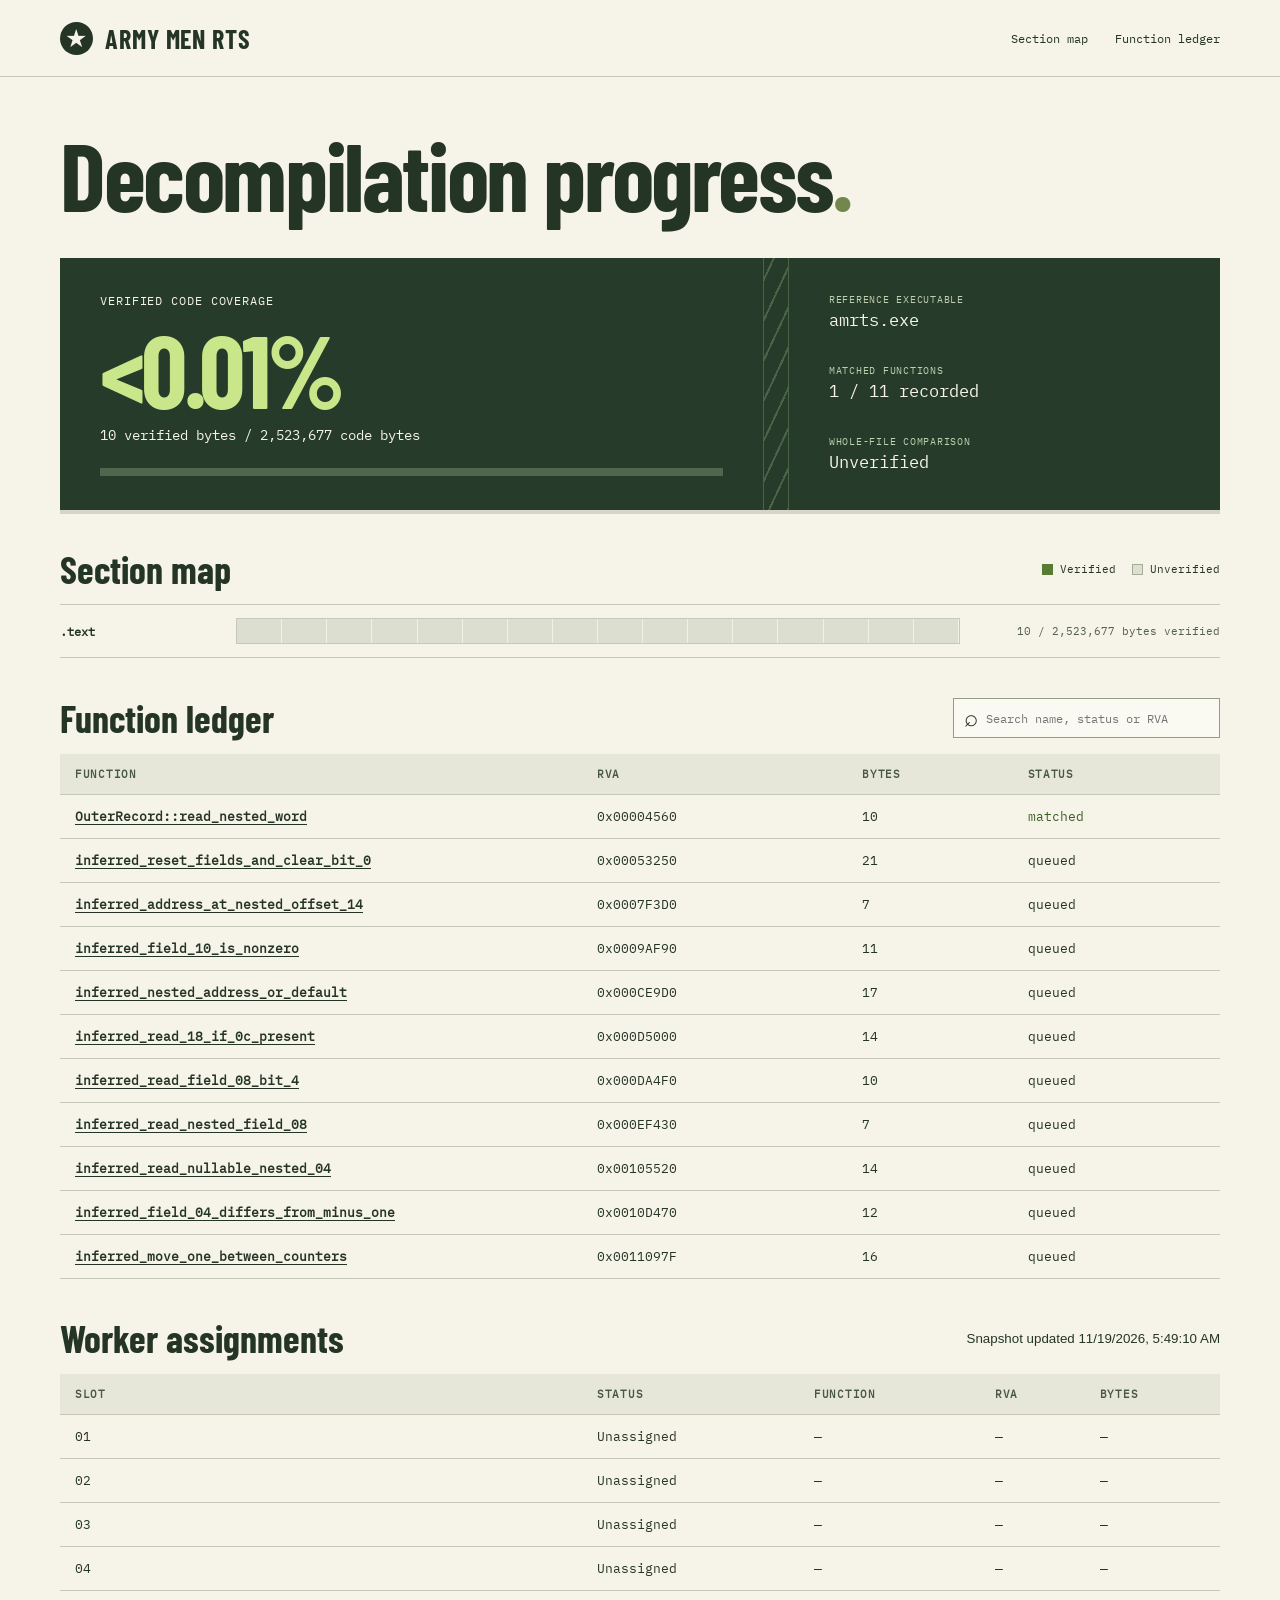
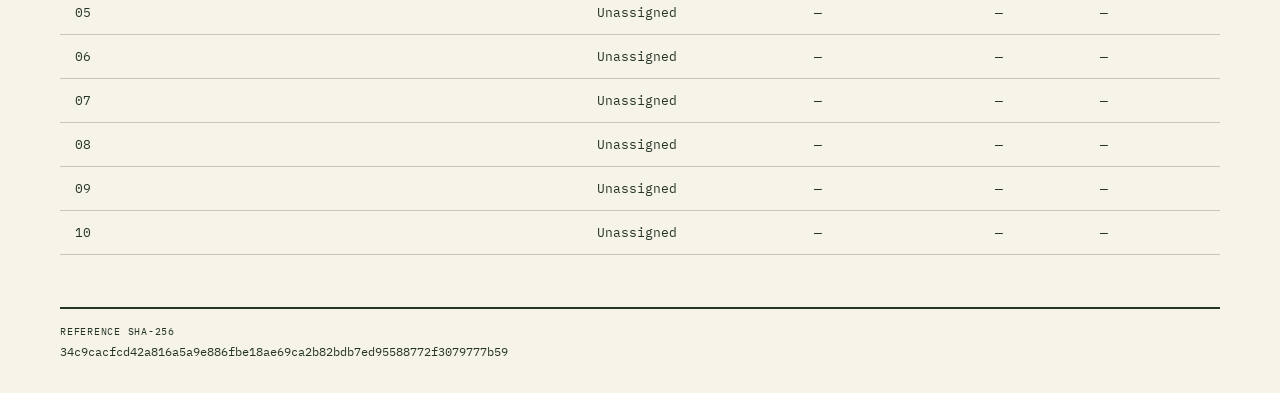
==== index.html @ f28567a1 "Publish dashboard snapshot" ====
<!doctype html>
<html lang="en">
<head>
  <meta charset="utf-8">
  <meta name="viewport" content="width=device-width, initial-scale=1">
  <meta name="theme-color" content="#243526">
  <title>Army Men RTS · Decompilation progress</title>
  <link rel="stylesheet" href="field.css">
  <script src="field.js" defer></script>
</head>
<body>
  <a class="skip" href="#content">Skip to progress</a>
  <header><div class="wrap mast">
    <a class="brand" href="#content"><span class="insignia" aria-hidden="true">★</span> Army Men RTS</a>
    <nav aria-label="Main navigation"><a href="#map">Section map</a><a href="#ledger">Function ledger</a></nav>
  </div></header>
  <main class="wrap" id="content">
    <h1>Decompilation<br class="phone"> progress<span>.</span></h1>
    <p class="error" id="error" hidden role="alert"></p>
    <section class="cover" aria-labelledby="coverage-title">
      <div class="coverage">
        <h2 id="coverage-title">Verified code coverage</h2>
        <div class="pct" id="percent">—</div>
        <p id="bytes">Loading verification snapshot…</p>
        <div class="rail" aria-hidden="true"><i id="fill"></i></div>
      </div>
      <div class="binding" aria-hidden="true"></div>
      <dl class="facts"><div><dt>Reference executable</dt><dd id="target">—</dd></div><div><dt>Matched functions</dt><dd id="count">—</dd></div><div><dt>Whole-file comparison</dt><dd id="equality">—</dd></div></dl>
    </section>
    <section id="map"><div class="heading"><h2>Section map</h2><span class="legend"><i></i>Verified <i></i>Unverified</span></div><div id="sections"></div></section>
    <section id="ledger"><div class="heading"><h2>Function ledger</h2><label class="search"><span aria-hidden="true">⌕</span><input type="search" id="query" aria-label="Search functions by name, status or RVA" placeholder="Search name, status or RVA"></label></div>
      <div class="table-scroll"><table><thead><tr><th scope="col">Function</th><th scope="col">RVA</th><th scope="col">Bytes</th><th scope="col">Status</th></tr></thead><tbody id="rows"></tbody></table></div>
      <p id="empty" class="empty" hidden></p>
    </section>
    <section id="record" hidden tabindex="-1" aria-labelledby="record-title"><a href="#ledger">← Function ledger</a><h2 id="record-title"></h2><dl id="detail"></dl></section>
    <section id="pool"><div class="heading"><h2>Worker assignments</h2><small id="sync"></small></div>
      <div class="table-scroll"><table><thead><tr><th>Slot</th><th>Status</th><th>Function</th><th>RVA</th><th>Bytes</th></tr></thead><tbody id="workers"></tbody></table></div>
    </section>
    <footer><h2>Reference SHA-256</h2><code id="sha">—</code></footer>
    <noscript>Enable JavaScript to explore the ledger, or <a href="progress.json">open the verification snapshot</a>.</noscript>
  </main>
</body>
</html>
---- field.css ----
@font-face{font-family:Barlow;src:url(fonts/barlow-condensed-bold.ttf) format("truetype");font-weight:700;font-display:swap}
@font-face{font-family:Plex;src:url(fonts/ibm-plex-mono.ttf) format("truetype");font-display:swap}
:root{--paper:#f6f3e8;--ink:#243526;--muted:#526052;--line:#c7c7b7;--green:#c9e78a;--mono:Plex,Consolas,monospace;--display:Barlow,"Arial Narrow",sans-serif;color:var(--ink);background:var(--paper);font:16px/1.5 Arial,sans-serif}
*{box-sizing:border-box}body{margin:0}.wrap{width:min(1160px,calc(100% - 96px));margin:auto}header{border-bottom:1px solid var(--line)}.mast,nav,.brand,.heading,.legend,.search{display:flex;align-items:center}.mast,.heading{justify-content:space-between}.mast{min-height:76px}a{color:inherit}a:hover{text-decoration:underline}.mast a{text-decoration:none}.mast a:hover{text-decoration:underline}.brand{gap:12px;font:700 26px var(--display);text-transform:uppercase;letter-spacing:.035em}.insignia{display:grid;place-items:center;width:33px;height:33px;border-radius:50%;color:var(--paper);background:var(--ink);font:25px/1 Arial}nav{gap:27px;font:12px var(--mono)}h1,h2,p,dl,dd{margin:0}h1,h2{font-family:var(--display);line-height:1.02}h1{font-size:clamp(64px,7.5vw,112px);letter-spacing:-.025em;margin:48px 0 35px}h1 span{color:#71874b}.phone{display:none}
.cover{display:grid;grid-template-columns:1.63fr 26px 1fr;background:#263b2a;color:#f6f4e7;box-shadow:0 4px 0 #d6d6c8}.coverage,.facts{padding:34px 40px}.coverage h2,.facts dt,footer h2{font:12px/1.5 var(--mono);text-transform:uppercase;letter-spacing:.075em}.pct{font:700 clamp(80px,8vw,116px)/1 var(--display);color:var(--green);letter-spacing:-.035em;margin:7px 0 5px}.coverage p,.facts dd{font:14px/1.6 var(--mono)}.rail{background:#50664d;height:8px;margin-top:21px}.rail i{display:block;width:0;height:100%;background:var(--green)}.binding{background:repeating-linear-gradient(115deg,transparent 0 8px,#4a6246 8px 10px,transparent 10px 17px);border-inline:1px solid #4a6246}.facts{display:grid;align-content:space-between;gap:14px}.facts dt{color:#beceae;font-size:10px}.facts dd{font-size:17px}.heading{gap:15px;margin:40px 0 16px}.heading h2,#record h2{font-size:38px}.legend{gap:7px;font:11px var(--mono)}.legend i{width:11px;height:11px;background:#587c34}.legend i:nth-of-type(2){margin-left:9px;background:#dedfd1;border:1px solid #a5ab97}
.map-row{display:grid;grid-template-columns:minmax(80px,.65fr) 3fr minmax(160px,1fr);gap:21px;align-items:center;border-top:1px solid var(--line);padding:14px 0;font:12px var(--mono)}.map-row:last-child{border-bottom:1px solid var(--line)}.map-row small{text-align:right;font:11px var(--mono);color:var(--muted)}.strip{height:24px;position:relative;background:repeating-linear-gradient(90deg,#dcdfd0 0 calc(6.25% - 1px),#f2f1e6 calc(6.25% - 1px) 6.25%);outline:1px solid #c5cabb}.strip i{position:absolute;top:0;bottom:0;background:#587c34}
.search{border:1px solid #939b89;gap:6px;padding:0 10px;background:#fbfaf2}.search span{font:24px Arial}.search input{border:0;background:none;color:var(--ink);width:225px;font:12px var(--mono);height:38px}.search input:focus{outline:0}.search:focus-within,:focus-visible{outline:3px solid #6c822c;outline-offset:3px}.table-scroll{overflow:auto}table{width:100%;border-collapse:collapse;text-align:left;font:13px var(--mono)}th{font-size:11px;text-transform:uppercase;letter-spacing:.065em;color:#495845;background:#e6e7d9}td,th{padding:13px 15px;border-bottom:1px solid var(--line)}th:first-child{width:45%}td:first-child{overflow-wrap:anywhere}td a{font-weight:bold;text-underline-offset:3px}.verified{color:#386023}.empty,.error{padding:17px 0;color:var(--muted)}#record{border-left:4px solid #617a43;background:#e9ebdf;margin-top:23px;padding:24px;overflow-wrap:anywhere}#record>a{font:12px var(--mono)}#record h2{margin:14px 0}#detail div{display:grid;grid-template-columns:145px 1fr;gap:10px;padding:6px 0;font:13px/1.5 var(--mono)}#detail dt{color:var(--muted)}footer{margin:52px 0 30px;border-top:2px solid var(--ink);padding-top:15px}footer h2{font-size:10px}footer code{font:12px var(--mono);overflow-wrap:anywhere}.skip{position:absolute;left:-9999px}.skip:focus{left:5px;background:white;padding:8px;z-index:2}
@media(max-width:760px){.wrap{width:calc(100% - 40px)}.mast{min-height:62px}.brand{font-size:22px;gap:8px}.insignia{width:27px;height:27px;font-size:19px}nav{gap:14px;font-size:10px}.cover{grid-template-columns:1.3fr 12px 1fr}.coverage,.facts{padding:20px}.facts dd{font-size:14px}.coverage h2{font-size:10px}.map-row{grid-template-columns:auto 1fr;gap:8px}.strip{grid-row:2;grid-column:1 / -1}.map-row small{grid-column:2;grid-row:1}.legend{font-size:10px}.heading h2{font-size:32px}}
@media(max-width:540px){.wrap{width:calc(100% - 32px)}.mast{min-height:58px}.brand{font-size:20px}nav{gap:10px}h1{margin:30px 0 24px;line-height:.93;font-size:clamp(48px,13.4vw,71px)}.phone{display:block}.cover{display:block}.coverage{padding:22px}.binding{height:8px;border:0;background:repeating-linear-gradient(115deg,#314931 0 8px,#597050 8px 10px)}.facts{grid-template-columns:1fr 1fr;gap:13px;padding:17px 22px}.facts>div:last-child{grid-column:1 / -1}.facts dt{font-size:9px}.heading{margin-top:30px}#ledger .heading{align-items:stretch;flex-direction:column}.search input{width:100%}td,th{padding:10px 7px;font-size:10px}th:first-child{width:auto}#detail div{grid-template-columns:1fr;gap:2px}#record{padding:16px}.coverage p{font-size:12px}}
@media(prefers-reduced-motion:reduce){*{scroll-behavior:auto}}
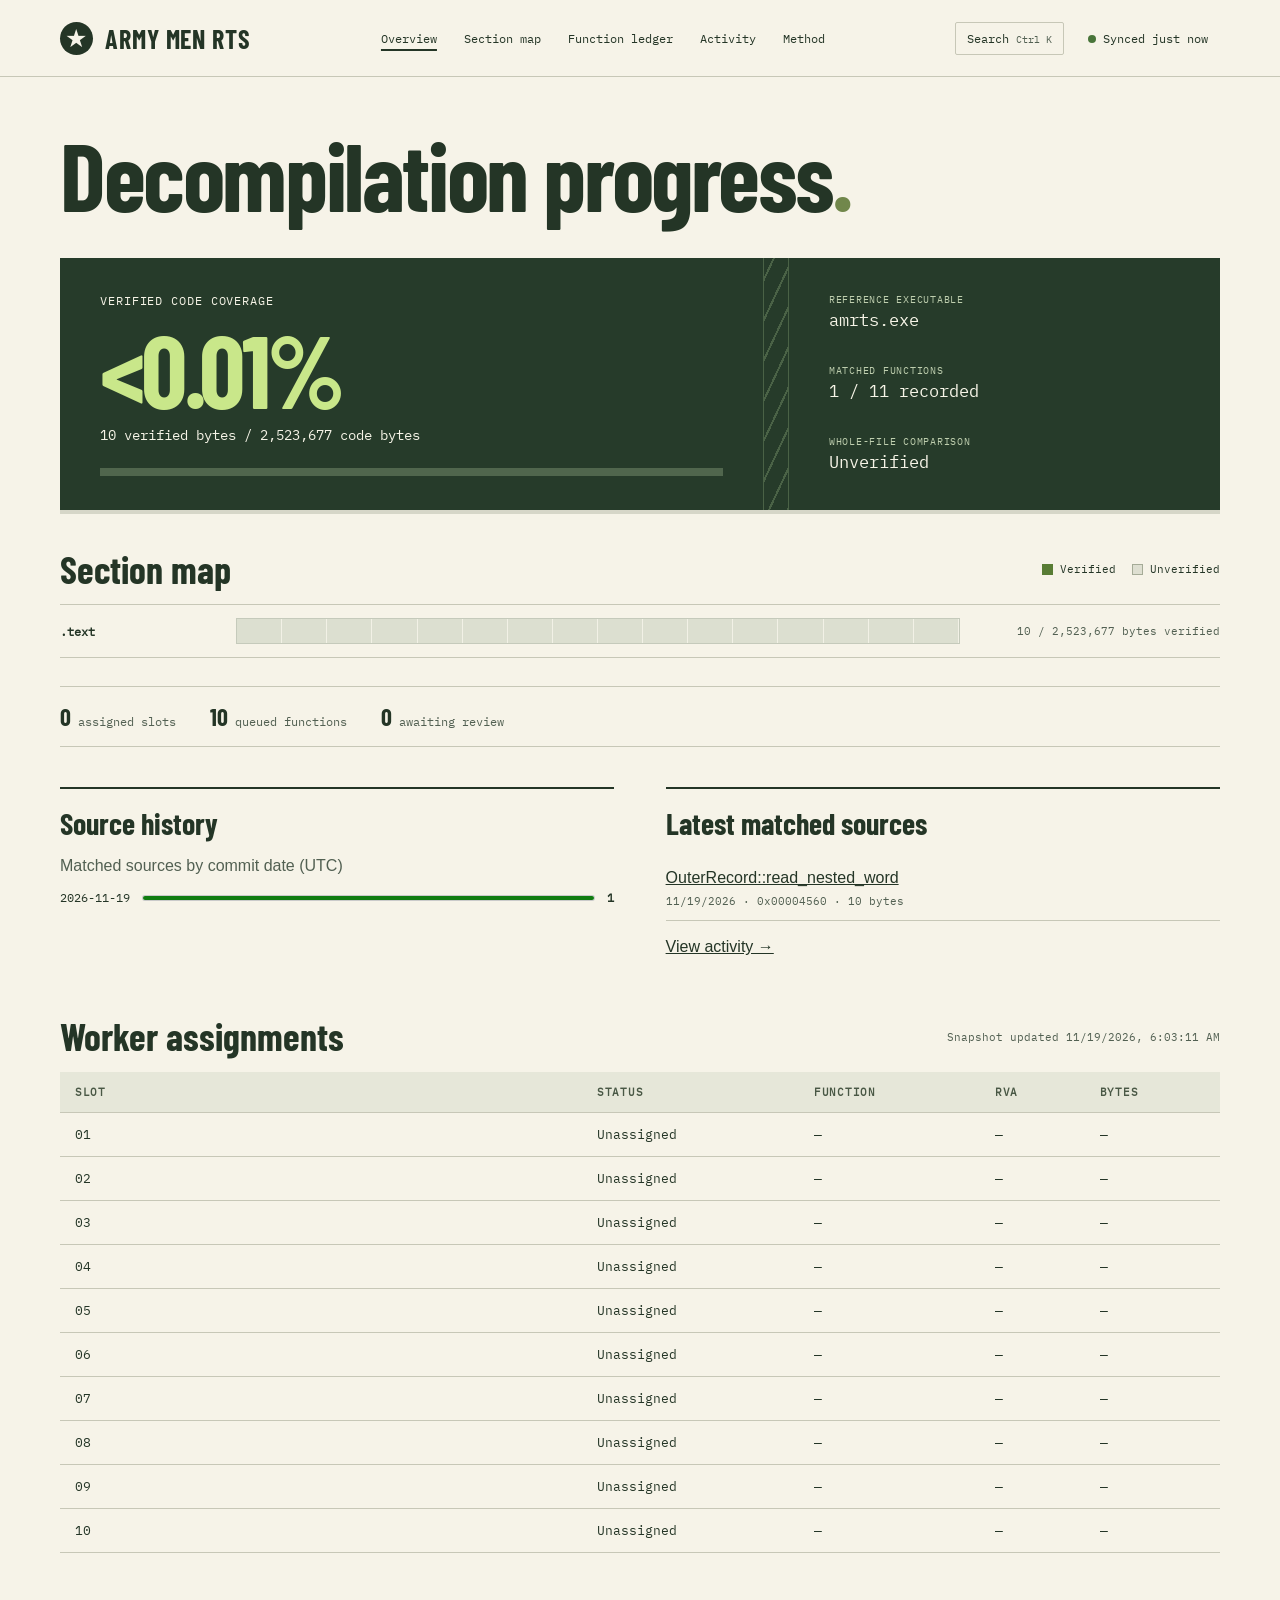
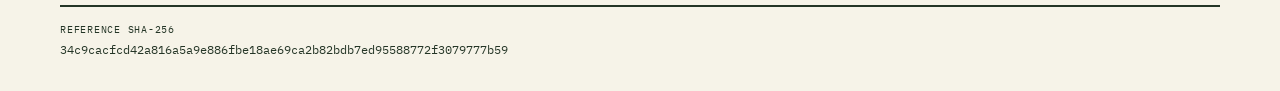
==== commit f664249e: "Publish dashboard snapshot" ====
--- a/index.html
+++ b/index.html
@@ -7,17 +7,19 @@
   <title>Army Men RTS · Decompilation progress</title>
   <link rel="stylesheet" href="field.css">
   <script src="field.js" defer></script>
+  <script src="desk.js" defer></script>
 </head>
 <body>
   <a class="skip" href="#content">Skip to progress</a>
   <header><div class="wrap mast">
     <a class="brand" href="#content"><span class="insignia" aria-hidden="true">★</span> Army Men RTS</a>
-    <nav aria-label="Main navigation"><a href="#map">Section map</a><a href="#ledger">Function ledger</a></nav>
+    <nav aria-label="Main navigation"><a href="#overview">Overview</a><a href="#map">Section map</a><a href="#functions">Function ledger</a><a href="#activity">Activity</a><a href="#method">Method</a></nav>
+    <div class="tools"><button id="find" aria-haspopup="dialog">Search <kbd>Ctrl K</kbd></button><button id="live" aria-label="Pause live sync" title="Pause live sync">Connecting…</button></div>
   </div></header>
   <main class="wrap" id="content">
-    <h1>Decompilation<br class="phone"> progress<span>.</span></h1>
+    <h1 id="page-title">Decompilation progress<span>.</span></h1>
     <p class="error" id="error" hidden role="alert"></p>
-    <section class="cover" aria-labelledby="coverage-title">
+    <section class="cover" id="overview" aria-labelledby="coverage-title">
       <div class="coverage">
         <h2 id="coverage-title">Verified code coverage</h2>
         <div class="pct" id="percent">—</div>
@@ -28,16 +30,27 @@
       <dl class="facts"><div><dt>Reference executable</dt><dd id="target">—</dd></div><div><dt>Matched functions</dt><dd id="count">—</dd></div><div><dt>Whole-file comparison</dt><dd id="equality">—</dd></div></dl>
     </section>
     <section id="map"><div class="heading"><h2>Section map</h2><span class="legend"><i></i>Verified <i></i>Unverified</span></div><div id="sections"></div></section>
+    <section id="summary"><div class="queue-summary"><a href="#pool"><strong id="leased-total">—</strong> assigned slots</a><a href="#functions"><strong id="queued-total">—</strong> queued functions</a><a href="#activity"><strong id="review-total">—</strong> awaiting review</a></div><div class="spread"><article><h2>Source history</h2><div id="trend"></div></article><article><h2>Latest matched sources</h2><div id="latest"></div><a href="#activity">View activity →</a></article></div></section>
     <section id="ledger"><div class="heading"><h2>Function ledger</h2><label class="search"><span aria-hidden="true">⌕</span><input type="search" id="query" aria-label="Search functions by name, status or RVA" placeholder="Search name, status or RVA"></label></div>
+      <div class="filters"><label>Status <select id="filter"><option value="">All functions</option><option value="matched">Matched</option><option>queued</option><option>leased</option><option>submitted</option><option>review</option></select></label><label>Order <select id="order"><option value="rva">Address ↑</option><option value="descending">Address ↓</option><option value="size">Smallest first</option><option value="large">Largest first</option><option value="name">Name A–Z</option></select></label><output id="visible-count"></output></div>
       <div class="table-scroll"><table><thead><tr><th scope="col">Function</th><th scope="col">RVA</th><th scope="col">Bytes</th><th scope="col">Status</th></tr></thead><tbody id="rows"></tbody></table></div>
       <p id="empty" class="empty" hidden></p>
     </section>
-    <section id="record" hidden tabindex="-1" aria-labelledby="record-title"><a href="#ledger">← Function ledger</a><h2 id="record-title"></h2><dl id="detail"></dl></section>
+    <section id="record" hidden tabindex="-1" aria-labelledby="record-title"><a href="#functions">← Function ledger</a><h2 id="record-title"></h2><dl id="detail"></dl><button id="copy">Copy RVA</button></section>
+    <section id="activity" hidden><div class="heading"><h2>Scheduler activity</h2></div><div id="queue-events"></div><div class="heading"><h2>Matched source log</h2></div><p>Currently verified functions, ordered by the date their source was last committed.</p><div id="events"></div></section>
+    <section id="method" hidden><div class="method-grid">
+      <article><h2>Pin the executable</h2><p>REA identifies the Steam x86 build of amrts.exe. Its SHA-256 anchors every measurement. Addresses in the ledger are relative to the image base.</p></article>
+      <article><h2>Lease and inspect</h2><p>Up to ten workers claim distinct ranges, smallest eligible function first. Each reads the project rules and uses REA to inspect its assigned entry and function boundaries.</p></article>
+      <article><h2>Reconstruct and compile</h2><p>The worker writes C or C++ and a reproducible builder. Its evidence records the observed behavior, inferred names and compiler experiment. The first match used an x86 MSVC toolchain.</p></article>
+      <article><h2>Replay and compare</h2><p>The orchestrator checks the submitted evidence, independently replays REA and compares the compiled function with the reference bytes. The coverage numerator counts verified bytes once. Whole-file identity requires a clean linked executable that matches the entire Steam file.</p></article>
+    </div></section>
     <section id="pool"><div class="heading"><h2>Worker assignments</h2><small id="sync"></small></div>
       <div class="table-scroll"><table><thead><tr><th>Slot</th><th>Status</th><th>Function</th><th>RVA</th><th>Bytes</th></tr></thead><tbody id="workers"></tbody></table></div>
     </section>
     <footer><h2>Reference SHA-256</h2><code id="sha">—</code></footer>
     <noscript>Enable JavaScript to explore the ledger, or <a href="progress.json">open the verification snapshot</a>.</noscript>
   </main>
+  <dialog id="palette" aria-labelledby="search-title"><div class="dialog-head"><h2 id="search-title">Search field index</h2><button id="close-search" aria-label="Close search">Close</button></div><input type="search" id="pal-query" aria-label="Search views and functions" placeholder="Function, RVA or view" autocomplete="off"><div id="hits"></div><small>↑ ↓ Navigate · Enter Open · Esc Close</small></dialog>
+  <div id="notices" role="status" aria-live="polite"></div>
 </body>
 </html>
--- a/field.css
+++ b/field.css
@@ -8,3 +8,11 @@
 @media(max-width:760px){.wrap{width:calc(100% - 40px)}.mast{min-height:62px}.brand{font-size:22px;gap:8px}.insignia{width:27px;height:27px;font-size:19px}nav{gap:14px;font-size:10px}.cover{grid-template-columns:1.3fr 12px 1fr}.coverage,.facts{padding:20px}.facts dd{font-size:14px}.coverage h2{font-size:10px}.map-row{grid-template-columns:auto 1fr;gap:8px}.strip{grid-row:2;grid-column:1 / -1}.map-row small{grid-column:2;grid-row:1}.legend{font-size:10px}.heading h2{font-size:32px}}
 @media(max-width:540px){.wrap{width:calc(100% - 32px)}.mast{min-height:58px}.brand{font-size:20px}nav{gap:10px}h1{margin:30px 0 24px;line-height:.93;font-size:clamp(48px,13.4vw,71px)}.phone{display:block}.cover{display:block}.coverage{padding:22px}.binding{height:8px;border:0;background:repeating-linear-gradient(115deg,#314931 0 8px,#597050 8px 10px)}.facts{grid-template-columns:1fr 1fr;gap:13px;padding:17px 22px}.facts>div:last-child{grid-column:1 / -1}.facts dt{font-size:9px}.heading{margin-top:30px}#ledger .heading{align-items:stretch;flex-direction:column}.search input{width:100%}td,th{padding:10px 7px;font-size:10px}th:first-child{width:auto}#detail div{grid-template-columns:1fr;gap:2px}#record{padding:16px}.coverage p{font-size:12px}}
 @media(prefers-reduced-motion:reduce){*{scroll-behavior:auto}}
+[hidden]{display:none!important}
+.queue-summary{display:flex;gap:12px 34px;flex-wrap:wrap;border-block:1px solid var(--line);padding:15px 0;margin-top:28px}.queue-summary a{color:var(--muted);text-decoration:none;font:12px var(--mono)}.queue-summary a:hover{text-decoration:underline}.queue-summary strong{font:700 24px var(--display);color:var(--ink)}
+.mast{gap:18px;flex-wrap:wrap;padding-block:14px}.mast nav{flex-wrap:wrap}.mast nav a[aria-current]{text-decoration:underline;text-decoration-thickness:2px;text-underline-offset:6px}.tools,.filters,.dialog-head,.history-bar{display:flex;align-items:center;gap:12px}.tools{flex-wrap:wrap}
+button,select,#pal-query{font:12px var(--mono);color:var(--ink);background:var(--paper);border:1px solid var(--line);border-radius:2px;padding:8px 11px}button,select{cursor:pointer}button:hover,#hits a:hover{background:#e5ebd7}button:focus-visible,a:focus-visible,select:focus-visible,input:focus-visible{outline:2px solid #476830;outline-offset:2px}.tools kbd{font:10px var(--mono);color:var(--muted)}
+#live{border-color:transparent;background:transparent}#live:before{content:"";display:inline-block;width:8px;height:8px;border-radius:50%;background:#a77b3a;margin-right:7px}#live[data-state=live]:before{background:#487439}
+.spread,.method-grid{display:grid;grid-template-columns:1fr 1fr;gap:clamp(20px,4vw,62px);margin-top:40px}.spread article,.method-grid article{border-top:2px solid var(--ink);padding:18px 0}.spread h2,.method-grid h2,.dialog-head h2{font:700 30px/1.1 var(--display);margin:0 0 14px}.spread p,.method-grid p,#activity>p{max-width:65ch;color:var(--muted)}.source-list{list-style:none;padding:0;margin:0 0 14px}.source-list li{padding:12px 0;border-bottom:1px solid var(--line)}.source-list a,#hits a{overflow-wrap:anywhere}.source-list small,#hits small{display:block;font:11px var(--mono);color:var(--muted);margin-top:4px}.history-bar{font:12px var(--mono);margin:12px 0}.history-bar meter{flex:1;width:40%;accent-color:#597747}.filters{flex-wrap:wrap;margin:10px 0 18px;font:12px var(--mono)}.filters output{margin-left:auto}.heading small{font:11px var(--mono);color:var(--muted)}
+#palette{width:min(560px,calc(100% - 30px));padding:22px;color:var(--ink);border:2px solid var(--ink);background:var(--paper)}#palette::backdrop{background:#162519aa}.dialog-head{justify-content:space-between}.dialog-head h2{margin:0}#pal-query{width:100%;font-size:16px;margin:18px 0 8px}#hits{max-height:46vh;overflow:auto}#hits a{display:block;padding:9px 12px;text-decoration:none}.selected{background:#e0e9ce}#palette>small{display:block;margin-top:14px;color:var(--muted)}#notices{position:fixed;bottom:18px;right:18px;z-index:5;max-width:min(360px,90vw);display:grid;gap:6px}#notices div{background:var(--ink);color:var(--paper);padding:12px 16px;border-left:4px solid var(--green);font:13px var(--mono)}
+@media(max-width:760px){.mast{gap:10px}.tools{gap:4px}.mast nav{order:3;width:100%;padding-bottom:4px}.spread,.method-grid{grid-template-columns:1fr;gap:12px}.tools kbd{display:none}.tools button{font-size:10px;padding:6px}.heading{gap:8px;flex-wrap:wrap}}
